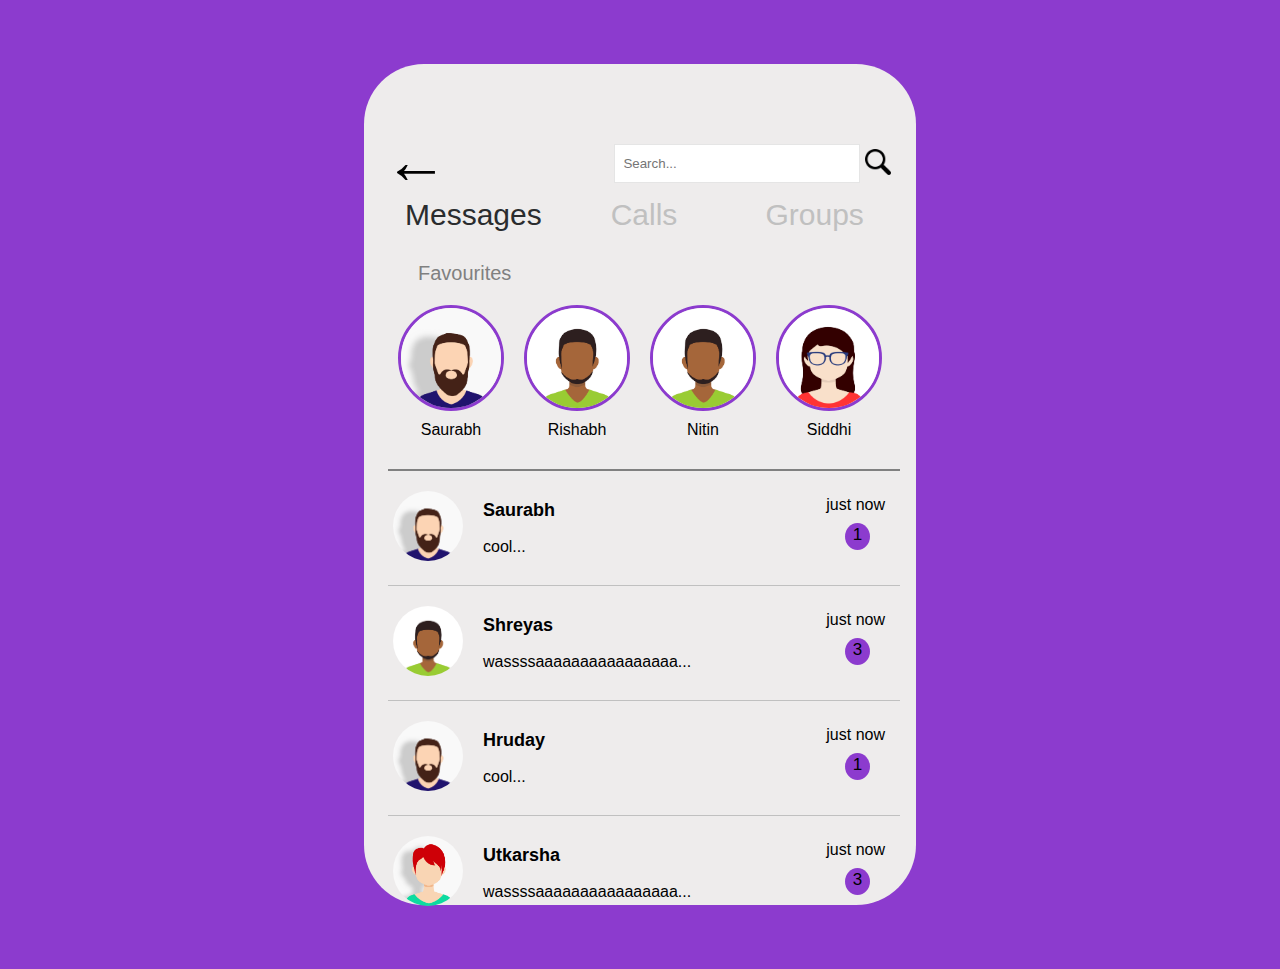
==== index.html @ 68fbacaa "Initial commit : Pre-Beta app" ====
<!doctype html>

<html lang="en">

<head>
    <meta charset="utf-8">
    <title>Basic Messenger</title>
    <meta name="description" content="Basic_Chat_App">
    <meta name="author" content="Chetan-Giradkar">
    <link rel="stylesheet" href="styles/index.css">
    <link rel="stylesheet" href="styles/home.css">
    <link rel="stylesheet" href="styles/chat.css">
    <script type="module" src="app/app.js"></script>
    <script src="app/home.js"></script>
    <script src="app/chat.js"></script>
    <script src="app/service.js"></script>
</head>

<body class="body">
    <div class="header">
        <span class="arrow-back" id="arrow-back">&larr;</span>
        <span class="name-heading-section">
            <div class="name-heading"></div>
        <span class="online-status">
                <span class="status-text">Active now</span>
        <sup>&#9679;</sup>
        </span>
        </span>
        <span class="options">&#x2026;</span>
        <span class="search">
            <input type='text' placeholder='Search...' id='search-text-input' />
            <img src='resources/images/magnifying-glass.png' id="search-icon"/>
        </span>
    </div>
    <div class="main">
        <button id="flag-btn"></button>
        <div id="home"></div>
        <div id="chat"></div>
    </div>

</body>

</html>
---- styles/index.css ----
html {
    background-color: #8C3BCE;
    display: flex;
    overflow: hidden;
    font-family: Verdana, sans-serif;
}

#flag-btn {
    visibility: hidden;
    max-width: 0;
    max-height: 0;
    padding: 0;
    margin-left: -20;
}

body {
    width: 40vw;
    height: 85vh;
    background-color: rgb(238, 236, 236);
    border-radius: 60px;
    margin: 5% auto;
    min-width: 414px;
    max-width: 550px;
    min-height: 841px;
    max-height: 1400px;
    padding: 0 20px;
    display: flex;
    flex-direction: column;
}

.header {
    width: 100%;
    margin-top: 60px;
    float: right;
    flex: 1;
    display: flex;
}

.arrow-back {
    font: 64px sans-serif;
    cursor: pointer;
    font-weight: bolder;
    flex: 1;
}

.name-heading-section {
    visibility: hidden;
    margin-left: 20px;
    margin-top: 18px;
    flex: 8;
    font-size: 0px;
}

.name-heading {
    margin-bottom: -15px;
}

.online-status>sup {
    color: rgb(128, 255, 0);
}

.online-status>.status-text {
    font-size: 16px;
    color: #616161;
}

.options {
    visibility: hidden;
    font-size: 0px;
    color: gray;
    float: right;
}

.search {
    float: right;
    width: 55%;
    display: flex;
    flex-direction: row;
    margin-top: 20px;
    justify-content: space-between
}

#search-text-input {
    border: thin solid #e5e5e5;
    height: 26px;
    outline: 0;
    padding: .4em 0 .4em .6em;
    width: 84%;
}

#search-icon {
    cursor: pointer;
    float: right;
    height: 26px;
    width: 26px;
    text-align: center;
    padding: 5px;
}

.main {
    margin-bottom: 5%;
    flex: 5;
    height: inherit;
    display: flex;
}

::-webkit-scrollbar {
    width: 5px;
    height: 3px;
}

::-webkit-scrollbar-track {
    box-shadow: inset 0 0 4px rgba(0, 0, 0, 0.3);
    -webkit-box-shadow: inset 0 0 4px rgba(0, 0, 0, 0.3);
    -webkit-border-radius: 7px;
    border-radius: 7px;
}

::-webkit-scrollbar-thumb {
    -webkit-border-radius: 7px;
    border-radius: 7px;
    background: rgba(156, 154, 154, 0.8);
    box-shadow: inset 0 0 4px rgba(0, 0, 0, 0.5);
    -webkit-box-shadow: inset 0 0 4px rgba(0, 0, 0, 0.5);
}

::-webkit-scrollbar-thumb:window-inactive {
    background: rgba(250, 248, 248, 0.897);
}
---- styles/home.css ----
#home {
    visibility: visible;
    width: 100%;
    height: 100%;
    display: flex;
    flex-direction: column;
    margin-right: 20px;
}

.tabs-heading-row {
    display: flex;
    margin-bottom: 30px;
}

.tab-heading {
    font-size: 30px;
    font-family: Verdana, sans-serif;
    color: silver;
    flex: 1;
    text-align: center;
    cursor: pointer;
}

.fav-heading {
    font-size: 20px;
    font-family: Verdana, sans-serif;
    margin-left: 30px;
    color: gray;
}

.heading-active {
    color: #2a2c2e;
}

.favourite>img {
    height: 100px;
    width: 100px;
    border-radius: 50%;
    border: #8C3BCE 3px solid;
    align-self: center;
}

.fav-row {
    margin-top: 20px;
    display: flex;
    padding-bottom: 30px;
    border-bottom: 2px solid gray;
    overflow-x: auto;
}

.favourite {
    flex: 1;
    display: flex;
    flex-direction: column;
    cursor: pointer;
    margin: 0 10px;
}

.avatar-name {
    text-align: center;
    margin-top: 10px;
    font-family: Verdana, sans-serif;
    font-size: medium;
}

.chat-list {
    overflow-y: auto;
    max-height: 57%;
}

.chat-peek {
    display: flex;
    justify-content: space-around;
    border-bottom: 1px solid silver;
    padding: 20px 5px;
    cursor: pointer;
}

.avatar-section {
    flex: 1;
}

.avatar-section>img {
    height: 70px;
    width: 70px;
    border-radius: 50%;
    align-self: center;
}

.name-section {
    flex: 10;
    display: flex;
    flex-direction: column;
    justify-content: space-around;
    text-align: left;
    margin-left: 20px;
}

.name-section>.name {
    font-size: large;
    font-weight: bolder;
}

.time-section {
    flex: 4;
    display: flex;
    flex-direction: column;
    justify-content: space-around;
    text-align: end;
    margin-right: 10px;
}

.unread-message {
    font-family: Verdana, sans-serif;
    font-size: 17px;
    border-radius: 50%;
    background-color: #8C3BCE;
    width: 25px;
    height: 25px;
    margin-right: 15px;
    margin-bottom: 10px;
    text-align: center;
    align-self: flex-end;
    padding-top: 2px;
}
---- styles/chat.css ----
#chat {
    visibility: hidden;
    height: 0;
    width: 0;
    display: flex;
    flex-direction: column;
    overflow-y: auto;
}

.message-me {
    height: fit-content;
    margin: 20px 5px;
    display: flex;
    align-self: flex-end;
}

.message {
    height: fit-content;
    margin: 10px 5px;
    display: flex;
}

.message>.avatar-message>img {
    height: 32px;
    width: 32px;
    border-radius: 50%;
}

.message-section {
    display: flex;
    flex-direction: column;
}

.message-time {
    font-size: 11px;
    color: gray;
}

.message>.message-section {
    align-items: flex-start;
    margin-left: 10px;
}

.message-me>.message-section {
    align-items: flex-end;
}

.message>.message-section>.message-text {
    background-color: silver;
    width: fit-content;
    /* max-width: 80%; */
    height: fit-content;
    padding: 10px;
    border-radius: 0 10px 10px 10px;
}

.message-me>.message-section>.message-text {
    background-color: #8C3BCE;
    width: fit-content;
    /* max-width: 80%; */
    height: fit-content;
    padding: 10px;
    border-radius: 10px 10px 0 10px;
    color: tan;
    /* align-self: flex-end; */
}

.loader,
.loader:before,
.loader:after {
    background: #8C3BCE;
    -webkit-animation: load1 1s infinite ease-in-out;
    animation: load1 1s infinite ease-in-out;
    width: 1em;
    height: 4em;
}

.loader {
    color: #8C3BCE;
    text-indent: -9999em;
    margin: 88px auto;
    position: relative;
    font-size: 11px;
    -webkit-transform: translateZ(0);
    -ms-transform: translateZ(0);
    transform: translateZ(0);
    -webkit-animation-delay: -0.16s;
    animation-delay: -0.16s;
}

.loader:before,
.loader:after {
    position: absolute;
    top: 0;
    content: '';
}

.loader:before {
    left: -1.5em;
    -webkit-animation-delay: -0.32s;
    animation-delay: -0.32s;
}

.loader:after {
    left: 1.5em;
}

@-webkit-keyframes load1 {
    0%,
    80%,
    100% {
        box-shadow: 0 0;
        height: 4em;
    }
    40% {
        box-shadow: 0 -2em;
        height: 5em;
    }
}

@keyframes load1 {
    0%,
    80%,
    100% {
        box-shadow: 0 0;
        height: 4em;
    }
    40% {
        box-shadow: 0 -2em;
        height: 5em;
    }
}
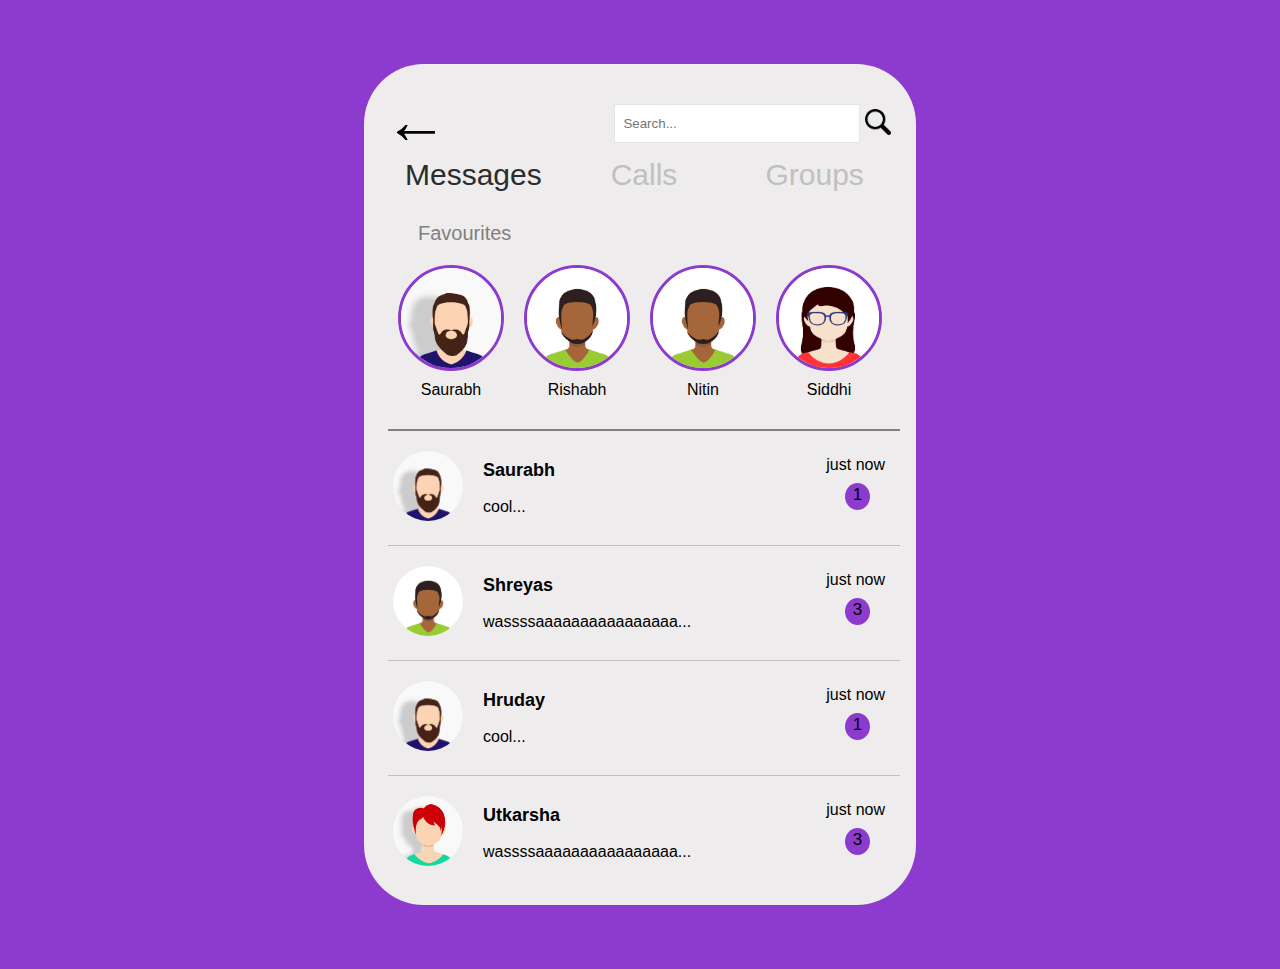
==== commit 82d9a12a: "Complete all said functionalities" ====
--- a/index.html
+++ b/index.html
@@ -23,7 +23,7 @@
             <div class="name-heading"></div>
         <span class="online-status">
                 <span class="status-text">Active now</span>
-        <sup>&#9679;</sup>
+        <span class="online-dot">&#9679;</span>
         </span>
         </span>
         <span class="options">&#x2026;</span>
--- a/styles/index.css
+++ b/styles/index.css
@@ -1,7 +1,7 @@
 html {
     background-color: #8C3BCE;
     display: flex;
-    overflow: hidden;
+    overflow-x: hidden;
     font-family: Verdana, sans-serif;
 }
 
@@ -30,7 +30,8 @@
 
 .header {
     width: 100%;
-    margin-top: 60px;
+    max-height: 10%;
+    margin-top: 20px;
     float: right;
     flex: 1;
     display: flex;
@@ -55,7 +56,7 @@
     margin-bottom: -15px;
 }
 
-.online-status>sup {
+.online-status>.online-dot {
     color: rgb(128, 255, 0);
 }
 
@@ -98,9 +99,10 @@
 }
 
 .main {
-    margin-bottom: 5%;
+    /* margin-bottom: 5%; */
     flex: 5;
     height: inherit;
+    max-height: inherit;
     display: flex;
 }
 
--- a/styles/chat.css
+++ b/styles/chat.css
@@ -5,6 +5,8 @@
     display: flex;
     flex-direction: column;
     overflow-y: auto;
+    display: flex;
+    flex-direction: column;
 }
 
 .message-me {
@@ -63,6 +65,49 @@
     border-radius: 10px 10px 0 10px;
     color: tan;
     /* align-self: flex-end; */
+}
+
+.msg-list {
+    max-height: calc(100% - 160px);
+    overflow-y: auto;
+    margin-bottom: 20px;
+    display: flex;
+    flex-direction: column;
+}
+
+.bottom-text-area {
+    min-height: 35px;
+    max-height: 90px;
+    padding: 5px 0 5px 0;
+    width: 95%;
+    margin-right: 10px;
+    border-radius: 40px;
+    background-color: silver;
+}
+
+.bottom-text-area>.text-box {
+    width: calc(100% - 90px);
+    height: 100%;
+    max-height: inherit;
+    min-height: inherit;
+    word-wrap: break-word;
+    word-break: break-all;
+    resize: none;
+    font-size: 20px;
+    border: none;
+    background-color: transparent;
+    padding: 0 0 0 20px;
+    outline: none;
+}
+
+.bottom-text-area>.send-btn>img {
+    height: 40px;
+    width: 40px;
+    border-radius: 50%;
+    background-color: #73C431;
+    padding: 8px;
+    filter: invert(100%);
+    cursor: pointer;
 }
 
 .loader,
